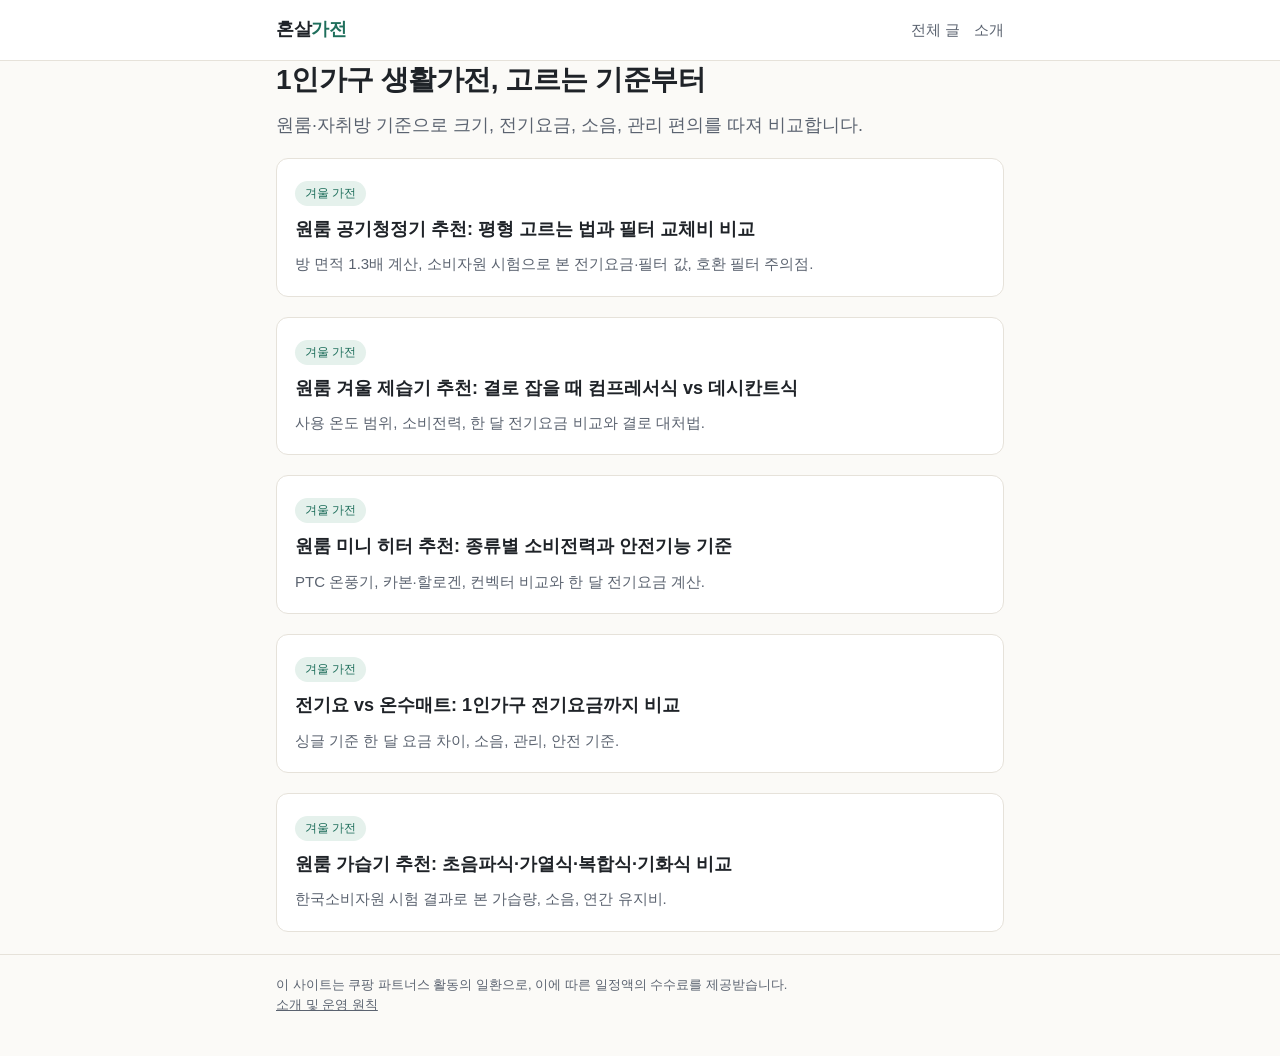
==== index.html @ 91e582fd "원룸 공기청정기 비교 글 추가 Co-Authored-By: Claude Opus 5.5 <noreply@anthropic.com> Claude-Session: https://cla" ====
<!doctype html>
<html lang="ko">
<head>
<meta charset="utf-8">
<meta name="viewport" content="width=device-width, initial-scale=1">
<title>혼살가전 | 1인가구 생활가전 비교</title>
<meta name="description" content="원룸·자취 1인가구를 위한 생활가전 비교와 고르는 기준을 정리합니다.">
<meta name="naver-site-verification" content="2fb4df0b652ec56e7eac3e3a76aadb19c938e3a6" />
<link rel="stylesheet" href="/assets/style.css">
</head>
<body>
<header class="site">
  <div class="wrap">
    <a class="brand" href="/">혼살<span>가전</span></a>
    <nav class="site"><a href="/">전체 글</a><a href="/about.html">소개</a></nav>
  </div>
</header>

<main class="wrap">
  <h1>1인가구 생활가전, 고르는 기준부터</h1>
  <p class="lead">원룸·자취방 기준으로 크기, 전기요금, 소음, 관리 편의를 따져 비교합니다.</p>

  <ul class="card-list" id="posts">
    <!-- POSTS -->
    <li class="card">
      <span class="tag">겨울 가전</span><br>
      <a class="title" href="/posts/oneroom-air-purifier.html">원룸 공기청정기 추천: 평형 고르는 법과 필터 교체비 비교</a>
      <p>방 면적 1.3배 계산, 소비자원 시험으로 본 전기요금·필터 값, 호환 필터 주의점.</p>
    </li>
    <li class="card">
      <span class="tag">겨울 가전</span><br>
      <a class="title" href="/posts/oneroom-dehumidifier-winter.html">원룸 겨울 제습기 추천: 결로 잡을 때 컴프레서식 vs 데시칸트식</a>
      <p>사용 온도 범위, 소비전력, 한 달 전기요금 비교와 결로 대처법.</p>
    </li>
    <li class="card">
      <span class="tag">겨울 가전</span><br>
      <a class="title" href="/posts/oneroom-mini-heater.html">원룸 미니 히터 추천: 종류별 소비전력과 안전기능 기준</a>
      <p>PTC 온풍기, 카본·할로겐, 컨벡터 비교와 한 달 전기요금 계산.</p>
    </li>
    <li class="card">
      <span class="tag">겨울 가전</span><br>
      <a class="title" href="/posts/electric-blanket-vs-water-mat.html">전기요 vs 온수매트: 1인가구 전기요금까지 비교</a>
      <p>싱글 기준 한 달 요금 차이, 소음, 관리, 안전 기준.</p>
    </li>
    <li class="card">
      <span class="tag">겨울 가전</span><br>
      <a class="title" href="/posts/oneroom-humidifier.html">원룸 가습기 추천: 초음파식·가열식·복합식·기화식 비교</a>
      <p>한국소비자원 시험 결과로 본 가습량, 소음, 연간 유지비.</p>
    </li>
    <!-- /POSTS -->
  </ul>
</main>

<footer class="site">
  <div class="wrap">
    이 사이트는 쿠팡 파트너스 활동의 일환으로, 이에 따른 일정액의 수수료를 제공받습니다.<br>
    <a href="/about.html">소개 및 운영 원칙</a>
  </div>
</footer>
</body>
</html>
---- assets/style.css ----
:root {
  --bg: #fbfaf7;
  --surface: #ffffff;
  --text: #1f2328;
  --muted: #5b6370;
  --line: #e6e2da;
  --accent: #1f6f5c;
  --accent-soft: #e5f1ec;
  --notice: #fff6e0;
  --notice-line: #f0d999;
  --max: 760px;
}
@media (prefers-color-scheme: dark) {
  :root {
    --bg: #15171a;
    --surface: #1d2024;
    --text: #e8e6e1;
    --muted: #a3a8b0;
    --line: #2e3238;
    --accent: #6cc3a6;
    --accent-soft: #1f3530;
    --notice: #2b2616;
    --notice-line: #5a4c22;
  }
}
* { box-sizing: border-box; }
html { -webkit-text-size-adjust: 100%; }
body {
  margin: 0;
  background: var(--bg);
  color: var(--text);
  font-family: "Pretendard", -apple-system, BlinkMacSystemFont, "Apple SD Gothic Neo", "Malgun Gothic", sans-serif;
  font-size: 17px;
  line-height: 1.75;
  word-break: keep-all;
}
a { color: var(--accent); }
.wrap { max-width: var(--max); margin: 0 auto; padding: 0 16px; }

header.site { border-bottom: 1px solid var(--line); background: var(--surface); }
header.site .wrap { display: flex; align-items: center; justify-content: space-between; gap: 12px; padding-top: 14px; padding-bottom: 14px; }
.brand { font-weight: 800; font-size: 18px; color: var(--text); text-decoration: none; letter-spacing: -0.3px; }
.brand span { color: var(--accent); }
nav.site a { color: var(--muted); text-decoration: none; font-size: 15px; margin-left: 14px; }
nav.site a:hover { color: var(--text); }

main { padding: 32px 0 56px; }
h1 { font-size: 28px; line-height: 1.35; letter-spacing: -0.5px; margin: 0 0 12px; }
h2 { font-size: 22px; line-height: 1.4; margin: 44px 0 12px; padding-top: 8px; border-top: 1px solid var(--line); }
h3 { font-size: 18px; margin: 28px 0 8px; }
p, ul, ol { margin: 0 0 16px; }
li { margin-bottom: 6px; }
.lead { color: var(--muted); font-size: 18px; }
.meta { color: var(--muted); font-size: 14px; margin-bottom: 20px; }

.disclosure {
  background: var(--notice);
  border: 1px solid var(--notice-line);
  border-radius: 10px;
  padding: 12px 14px;
  font-size: 14px;
  line-height: 1.6;
  margin: 0 0 24px;
}

.summary {
  background: var(--accent-soft);
  border-radius: 12px;
  padding: 16px 18px;
  margin: 0 0 24px;
}
.summary strong { display: block; margin-bottom: 6px; }
.summary ul { margin: 0; padding-left: 20px; }

.table-scroll { overflow-x: auto; margin: 0 0 20px; border: 1px solid var(--line); border-radius: 10px; background: var(--surface); }
table { border-collapse: collapse; width: 100%; min-width: 520px; font-size: 15px; line-height: 1.55; }
th, td { padding: 10px 12px; border-bottom: 1px solid var(--line); text-align: left; vertical-align: top; }
th { background: var(--accent-soft); font-weight: 700; white-space: nowrap; }
tr:last-child td { border-bottom: 0; }

.card-list { list-style: none; padding: 0; display: grid; gap: 14px; }
.card { background: var(--surface); border: 1px solid var(--line); border-radius: 12px; padding: 18px; }
.card a.title { font-weight: 700; font-size: 18px; color: var(--text); text-decoration: none; }
.card a.title:hover { color: var(--accent); }
.card p { color: var(--muted); font-size: 15px; margin: 6px 0 0; }
.tag { display: inline-block; font-size: 12px; color: var(--accent); background: var(--accent-soft); border-radius: 999px; padding: 2px 10px; margin-bottom: 8px; }

.pick { background: var(--surface); border: 1px solid var(--line); border-radius: 12px; padding: 18px; margin: 0 0 16px; }
.pick h3 { margin-top: 0; }
.pick .for { color: var(--muted); font-size: 15px; }
.btn {
  display: inline-block;
  background: var(--accent);
  color: #fff;
  text-decoration: none;
  font-weight: 700;
  font-size: 15px;
  padding: 10px 16px;
  border-radius: 10px;
  margin-top: 6px;
}
@media (prefers-color-scheme: dark) { .btn { color: #0f1a17; } }
.btn.pending { background: var(--line); color: var(--muted); pointer-events: none; }

footer.site { border-top: 1px solid var(--line); color: var(--muted); font-size: 13px; padding: 20px 0 40px; line-height: 1.6; }
footer.site a { color: var(--muted); }

@media (max-width: 520px) {
  body { font-size: 16px; }
  h1 { font-size: 24px; }
  h2 { font-size: 20px; }
  nav.site a { margin-left: 10px; font-size: 14px; }
}
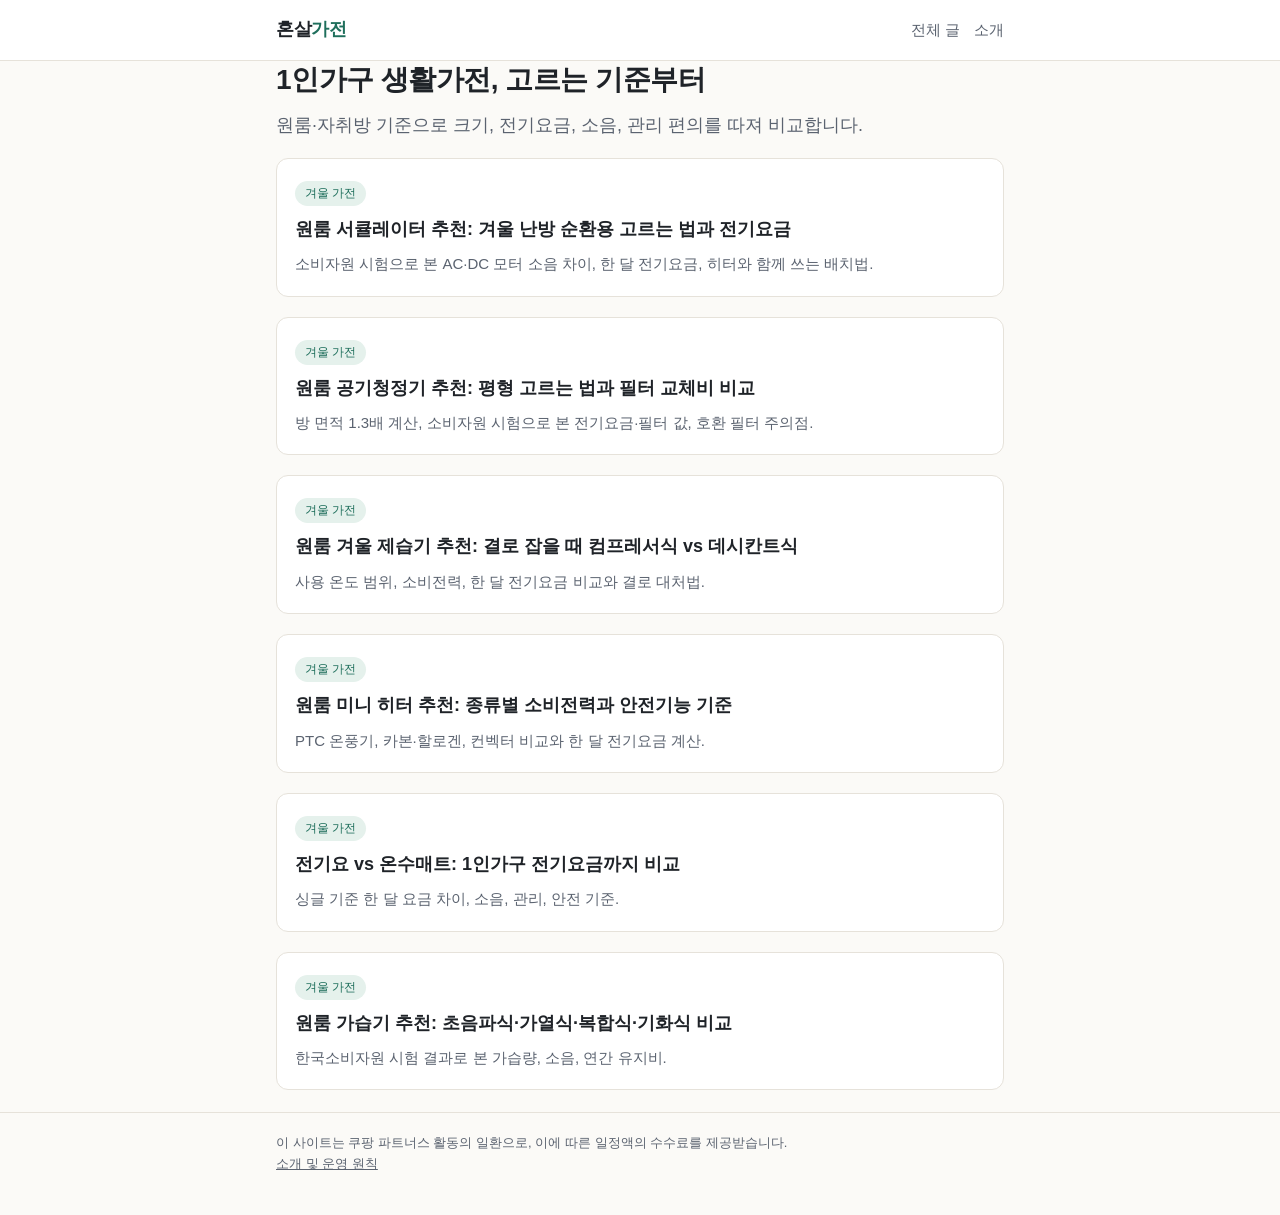
==== commit f46be8e5: "원룸 서큘레이터 비교 글 추가 Co-Authored-By: Claude Opus 5.5 <noreply@anthropic.com> Claude-Session: https://cla" ====
--- a/index.html
+++ b/index.html
@@ -22,6 +22,11 @@
 
   <ul class="card-list" id="posts">
     <!-- POSTS -->
+    <li class="card">
+      <span class="tag">겨울 가전</span><br>
+      <a class="title" href="/posts/oneroom-circulator.html">원룸 서큘레이터 추천: 겨울 난방 순환용 고르는 법과 전기요금</a>
+      <p>소비자원 시험으로 본 AC·DC 모터 소음 차이, 한 달 전기요금, 히터와 함께 쓰는 배치법.</p>
+    </li>
     <li class="card">
       <span class="tag">겨울 가전</span><br>
       <a class="title" href="/posts/oneroom-air-purifier.html">원룸 공기청정기 추천: 평형 고르는 법과 필터 교체비 비교</a>
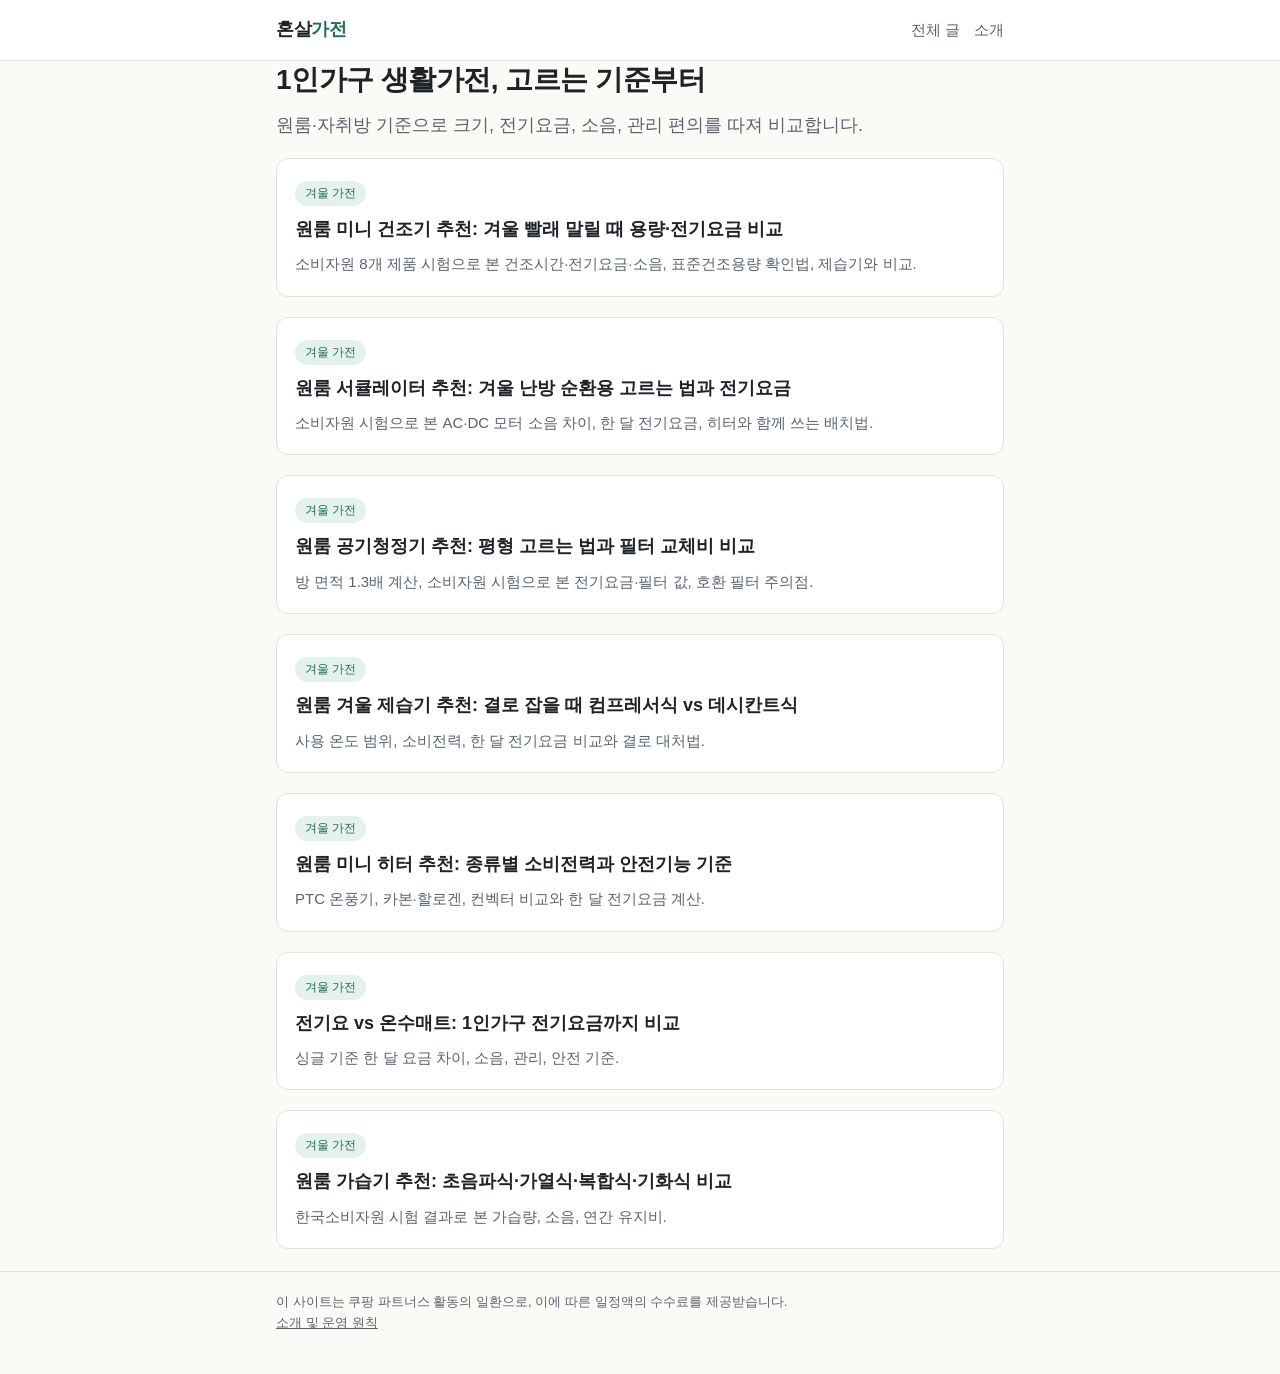
==== commit 6b0fd839: "원룸 미니 건조기 비교 글 추가 Co-Authored-By: Claude Opus 5.5 <noreply@anthropic.com> Claude-Session: https://cl" ====
--- a/index.html
+++ b/index.html
@@ -22,6 +22,11 @@
 
   <ul class="card-list" id="posts">
     <!-- POSTS -->
+    <li class="card">
+      <span class="tag">겨울 가전</span><br>
+      <a class="title" href="/posts/oneroom-mini-dryer.html">원룸 미니 건조기 추천: 겨울 빨래 말릴 때 용량·전기요금 비교</a>
+      <p>소비자원 8개 제품 시험으로 본 건조시간·전기요금·소음, 표준건조용량 확인법, 제습기와 비교.</p>
+    </li>
     <li class="card">
       <span class="tag">겨울 가전</span><br>
       <a class="title" href="/posts/oneroom-circulator.html">원룸 서큘레이터 추천: 겨울 난방 순환용 고르는 법과 전기요금</a>
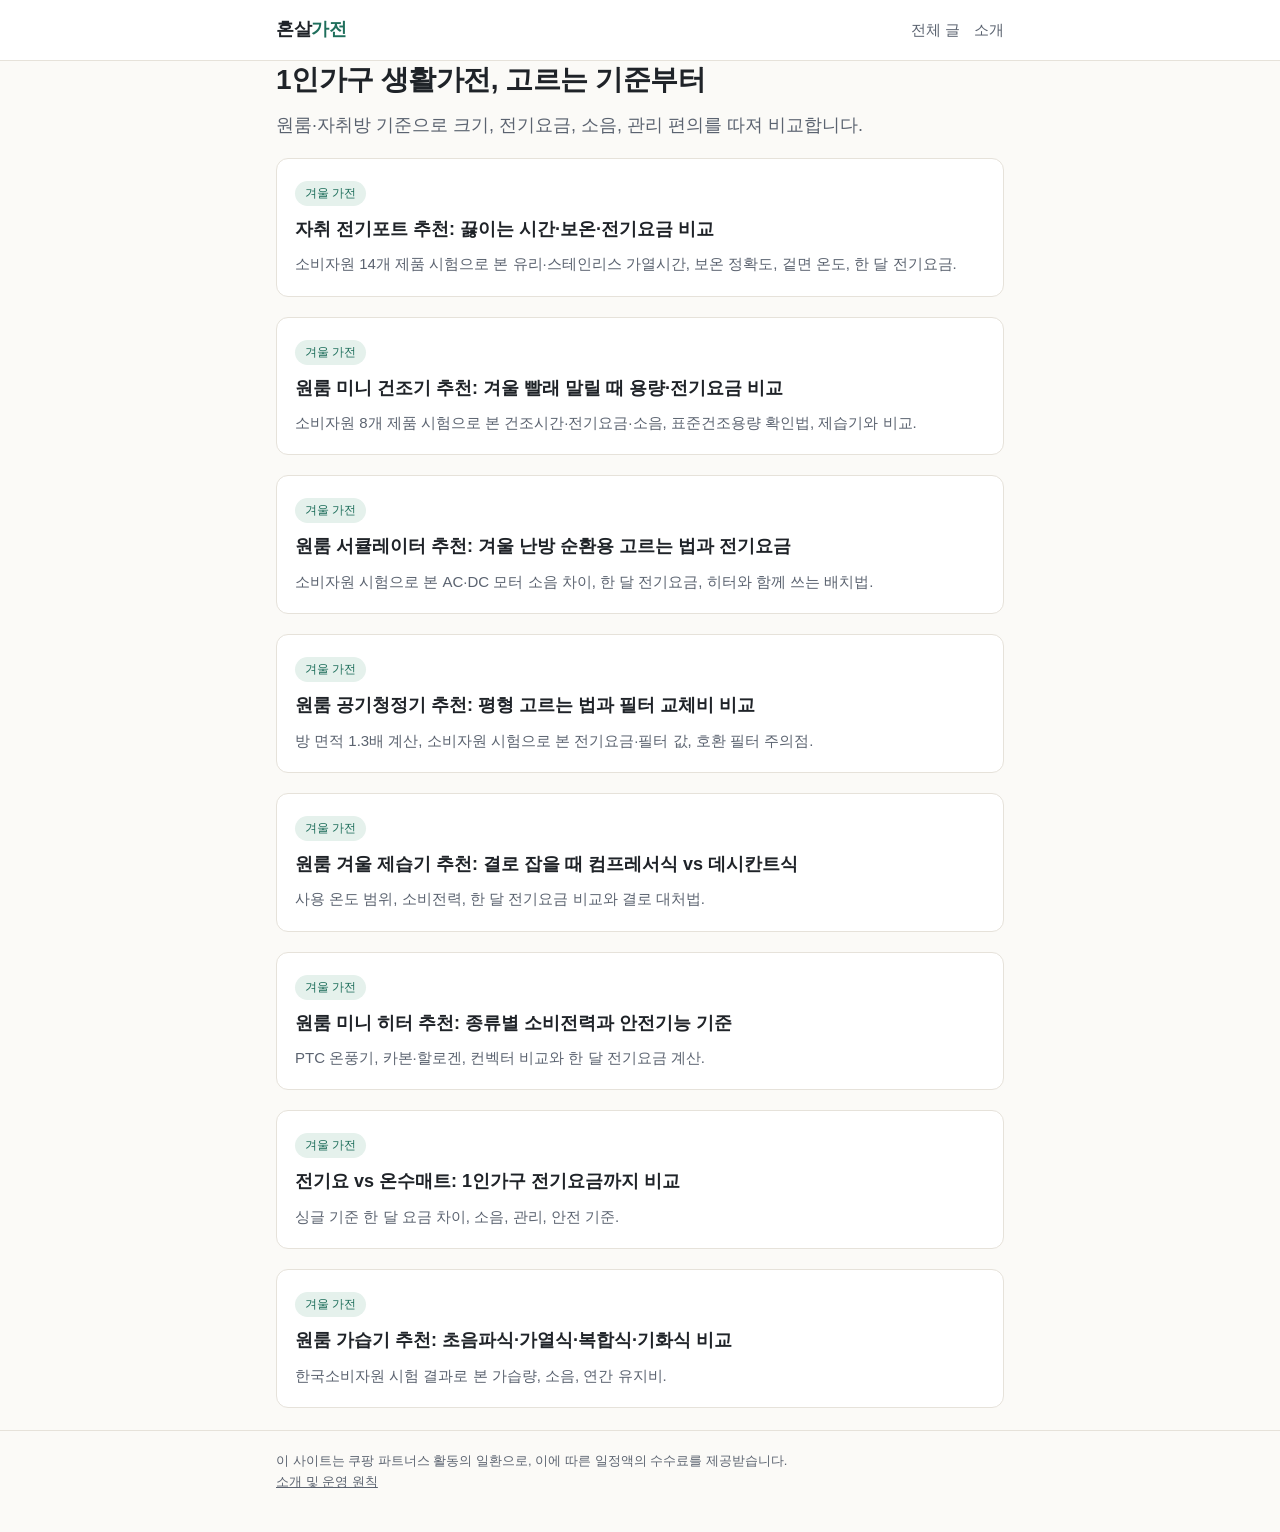
==== commit ad4ddca1: "자취 전기포트 비교 글 추가 Co-Authored-By: Claude Opus 5.5 <noreply@anthropic.com> Claude-Session: https://clau" ====
--- a/index.html
+++ b/index.html
@@ -22,6 +22,11 @@
 
   <ul class="card-list" id="posts">
     <!-- POSTS -->
+    <li class="card">
+      <span class="tag">겨울 가전</span><br>
+      <a class="title" href="/posts/jachwi-electric-kettle.html">자취 전기포트 추천: 끓이는 시간·보온·전기요금 비교</a>
+      <p>소비자원 14개 제품 시험으로 본 유리·스테인리스 가열시간, 보온 정확도, 겉면 온도, 한 달 전기요금.</p>
+    </li>
     <li class="card">
       <span class="tag">겨울 가전</span><br>
       <a class="title" href="/posts/oneroom-mini-dryer.html">원룸 미니 건조기 추천: 겨울 빨래 말릴 때 용량·전기요금 비교</a>
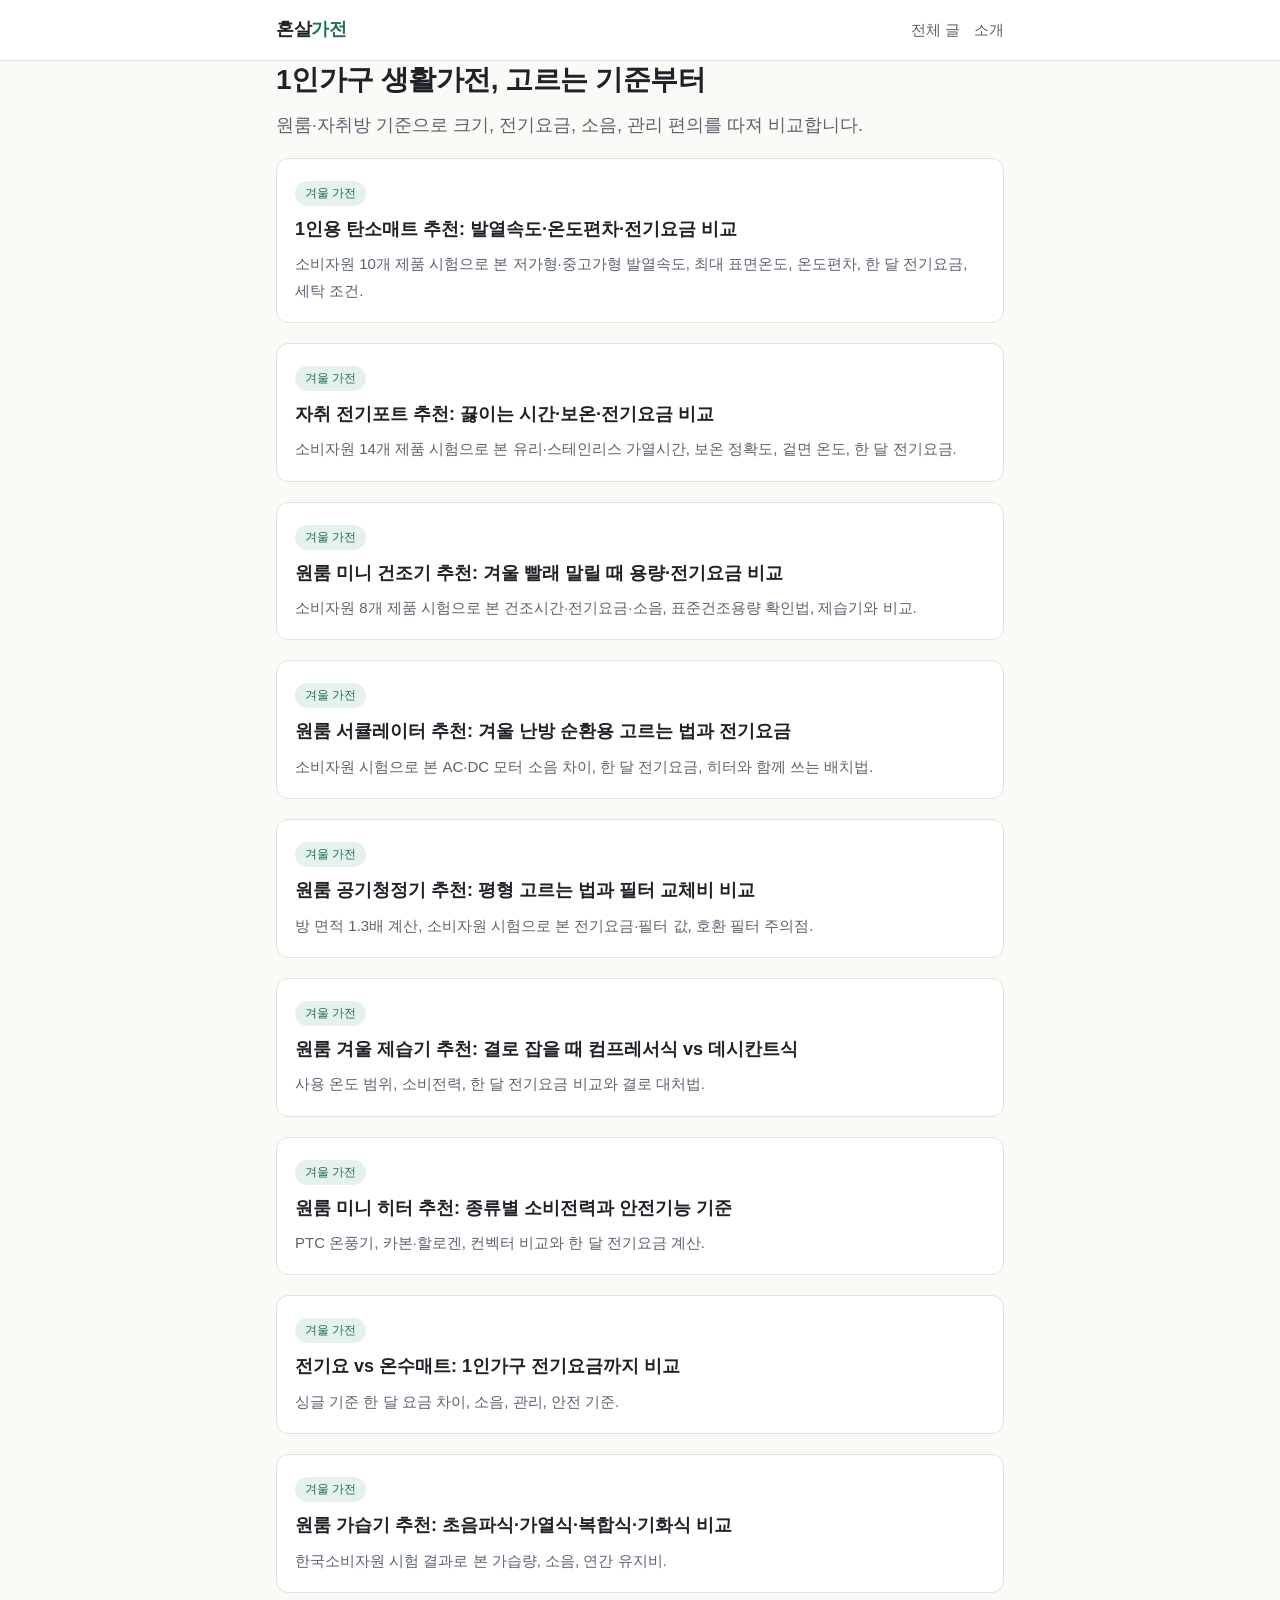
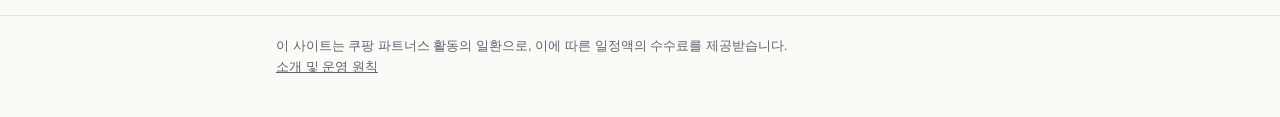
==== commit 9b9c7fd1: "1인용 탄소매트 비교 글 추가 Co-Authored-By: Claude Opus 5.5 <noreply@anthropic.com> Claude-Session: https://cla" ====
--- a/index.html
+++ b/index.html
@@ -22,6 +22,11 @@
 
   <ul class="card-list" id="posts">
     <!-- POSTS -->
+    <li class="card">
+      <span class="tag">겨울 가전</span><br>
+      <a class="title" href="/posts/single-carbon-mat.html">1인용 탄소매트 추천: 발열속도·온도편차·전기요금 비교</a>
+      <p>소비자원 10개 제품 시험으로 본 저가형·중고가형 발열속도, 최대 표면온도, 온도편차, 한 달 전기요금, 세탁 조건.</p>
+    </li>
     <li class="card">
       <span class="tag">겨울 가전</span><br>
       <a class="title" href="/posts/jachwi-electric-kettle.html">자취 전기포트 추천: 끓이는 시간·보온·전기요금 비교</a>
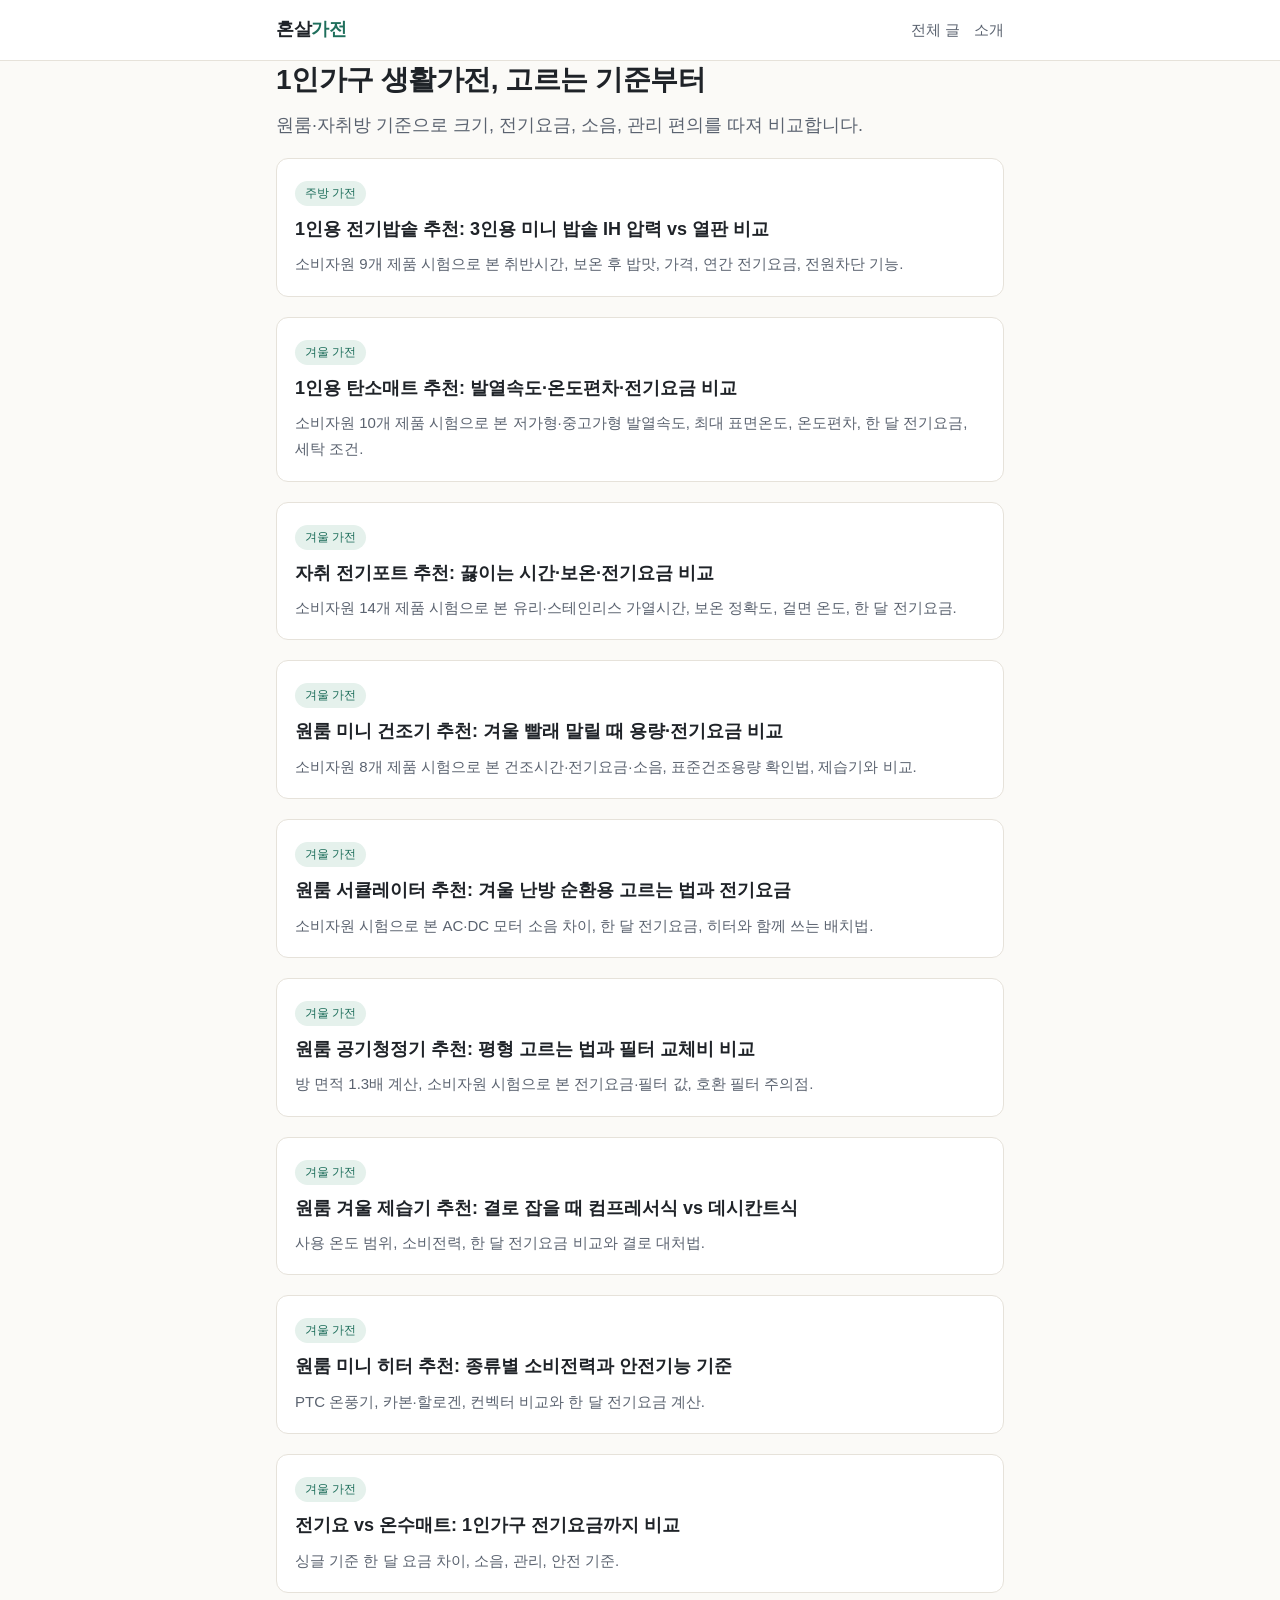
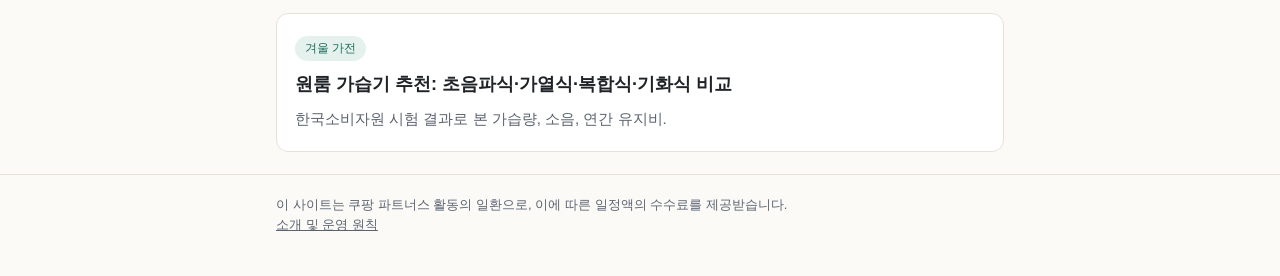
==== commit 36f8ff11: "1인용 전기밥솥 비교 글 추가 Co-Authored-By: Claude Opus 5.5 <noreply@anthropic.com> Claude-Session: https://cla" ====
--- a/index.html
+++ b/index.html
@@ -22,6 +22,11 @@
 
   <ul class="card-list" id="posts">
     <!-- POSTS -->
+    <li class="card">
+      <span class="tag">주방 가전</span><br>
+      <a class="title" href="/posts/single-rice-cooker.html">1인용 전기밥솥 추천: 3인용 미니 밥솥 IH 압력 vs 열판 비교</a>
+      <p>소비자원 9개 제품 시험으로 본 취반시간, 보온 후 밥맛, 가격, 연간 전기요금, 전원차단 기능.</p>
+    </li>
     <li class="card">
       <span class="tag">겨울 가전</span><br>
       <a class="title" href="/posts/single-carbon-mat.html">1인용 탄소매트 추천: 발열속도·온도편차·전기요금 비교</a>
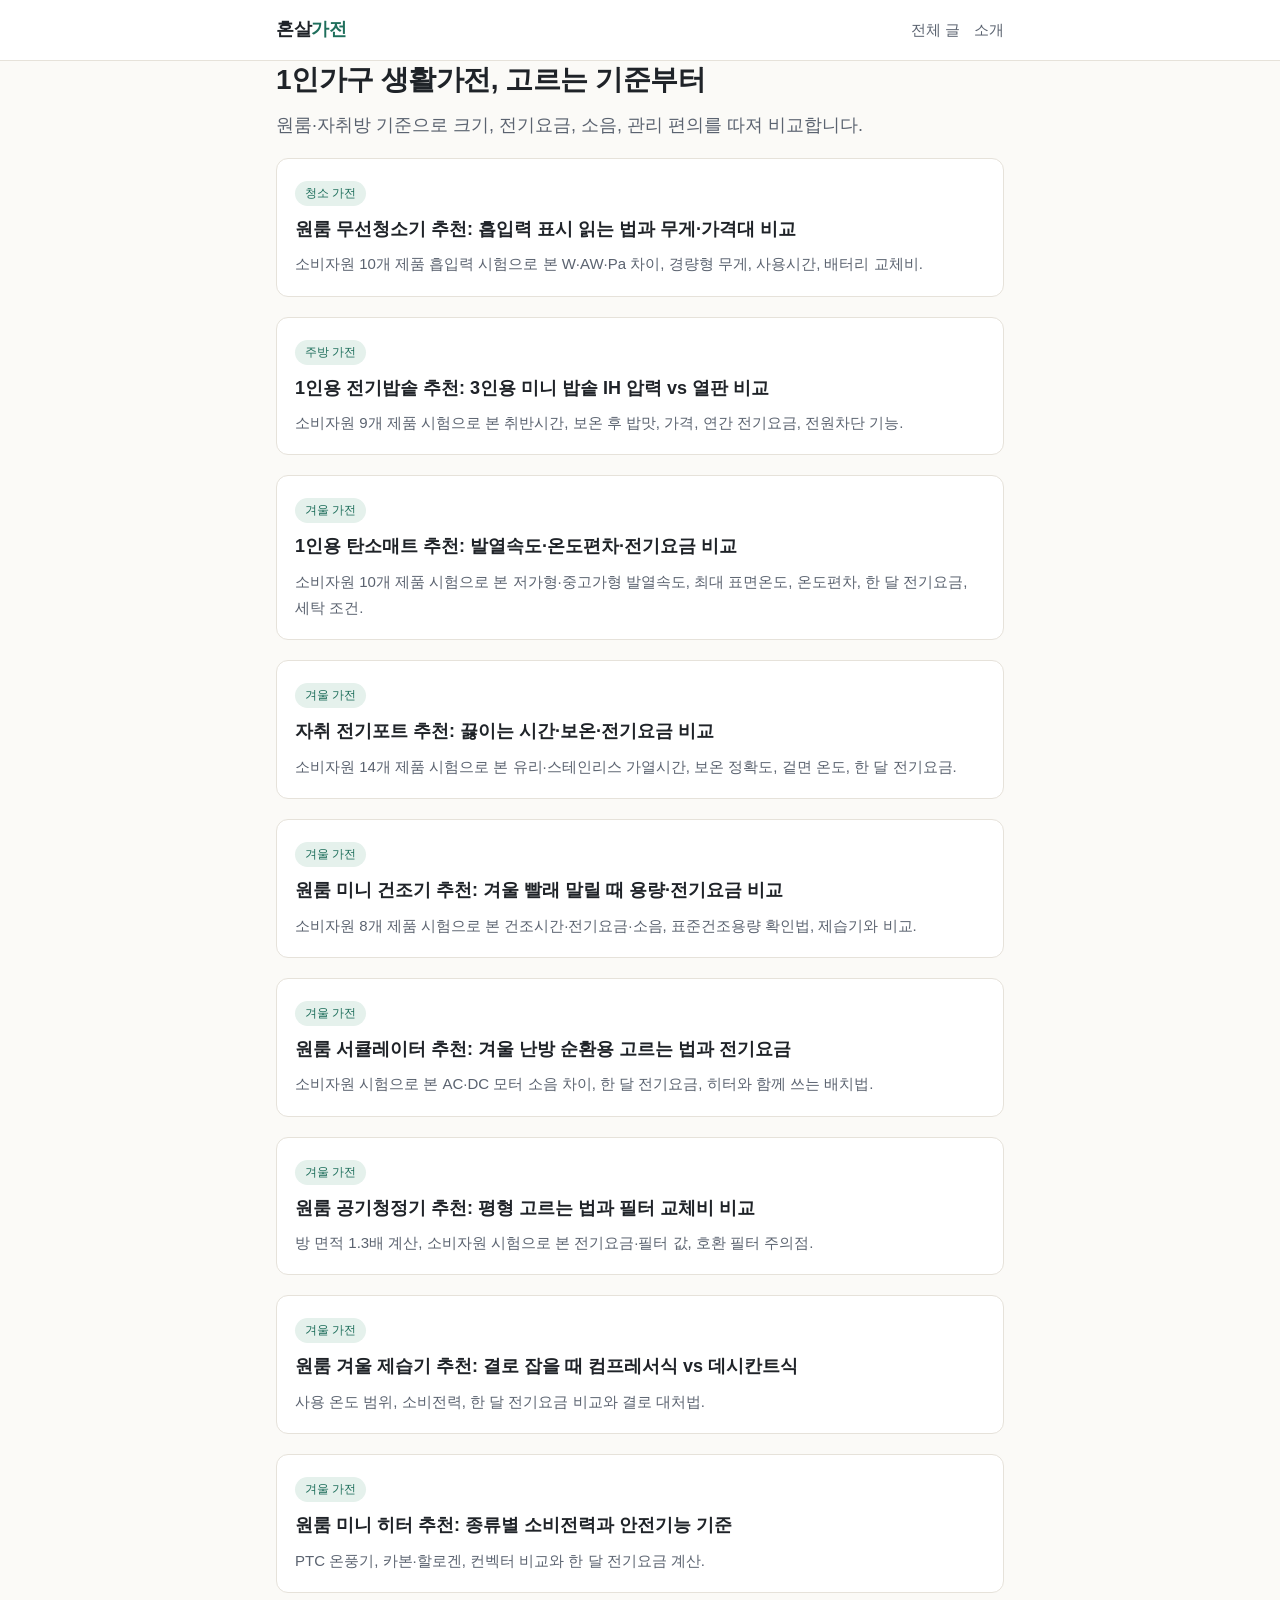
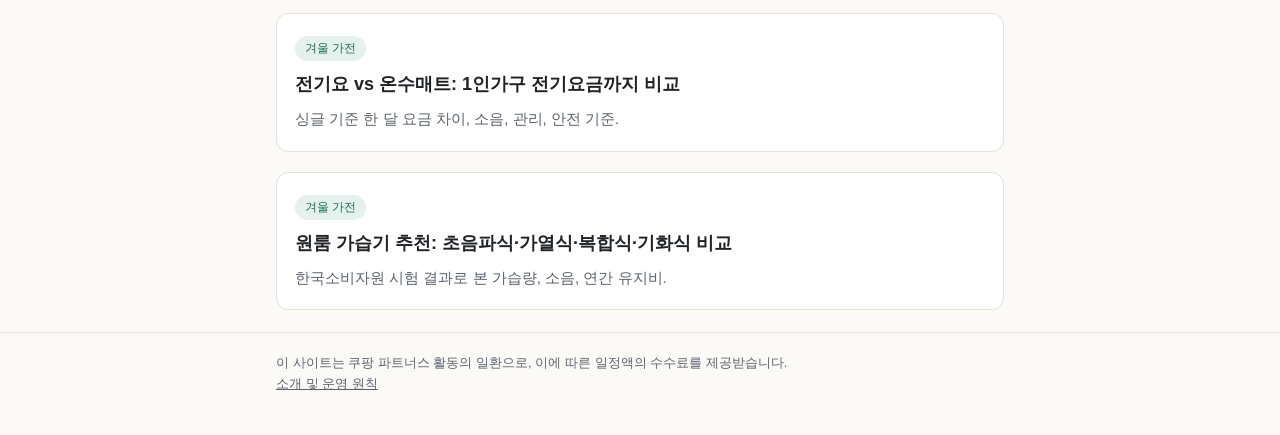
==== commit 15e78ea3: "원룸 무선청소기 비교 글 추가 Co-Authored-By: Claude Opus 5.5 <noreply@anthropic.com> Claude-Session: https://cla" ====
--- a/index.html
+++ b/index.html
@@ -22,6 +22,11 @@
 
   <ul class="card-list" id="posts">
     <!-- POSTS -->
+    <li class="card">
+      <span class="tag">청소 가전</span><br>
+      <a class="title" href="/posts/oneroom-cordless-vacuum.html">원룸 무선청소기 추천: 흡입력 표시 읽는 법과 무게·가격대 비교</a>
+      <p>소비자원 10개 제품 흡입력 시험으로 본 W·AW·Pa 차이, 경량형 무게, 사용시간, 배터리 교체비.</p>
+    </li>
     <li class="card">
       <span class="tag">주방 가전</span><br>
       <a class="title" href="/posts/single-rice-cooker.html">1인용 전기밥솥 추천: 3인용 미니 밥솥 IH 압력 vs 열판 비교</a>
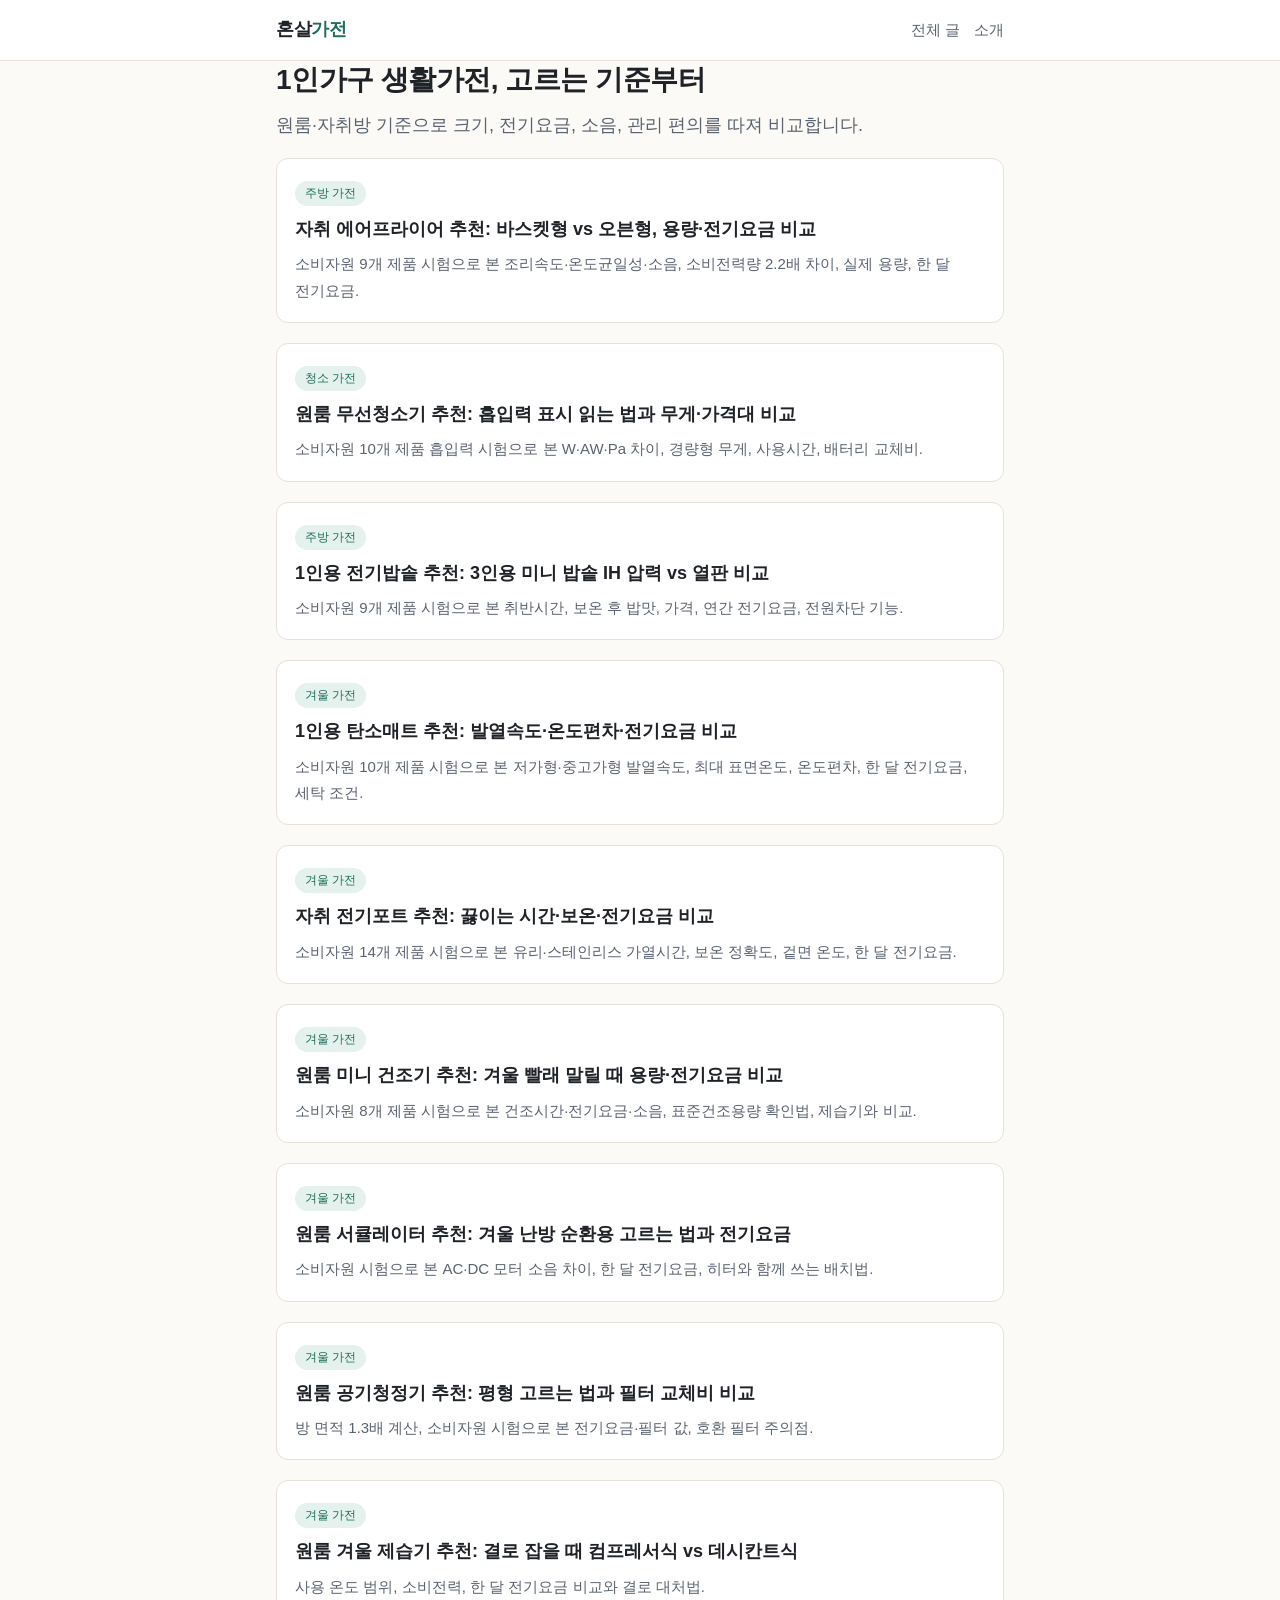
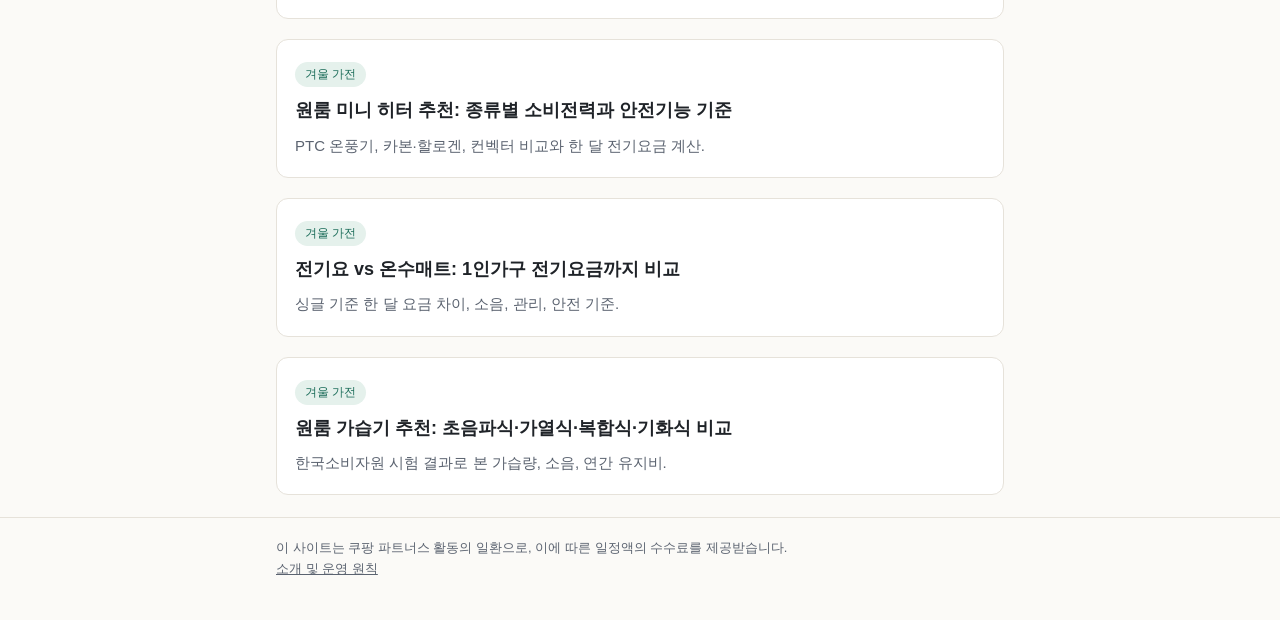
==== commit 21f6e4f0: "자취 에어프라이어 비교 글 추가 Co-Authored-By: Claude Opus 5.5 <noreply@anthropic.com> Claude-Session: https://cl" ====
--- a/index.html
+++ b/index.html
@@ -22,6 +22,11 @@
 
   <ul class="card-list" id="posts">
     <!-- POSTS -->
+    <li class="card">
+      <span class="tag">주방 가전</span><br>
+      <a class="title" href="/posts/jachwi-air-fryer.html">자취 에어프라이어 추천: 바스켓형 vs 오븐형, 용량·전기요금 비교</a>
+      <p>소비자원 9개 제품 시험으로 본 조리속도·온도균일성·소음, 소비전력량 2.2배 차이, 실제 용량, 한 달 전기요금.</p>
+    </li>
     <li class="card">
       <span class="tag">청소 가전</span><br>
       <a class="title" href="/posts/oneroom-cordless-vacuum.html">원룸 무선청소기 추천: 흡입력 표시 읽는 법과 무게·가격대 비교</a>
